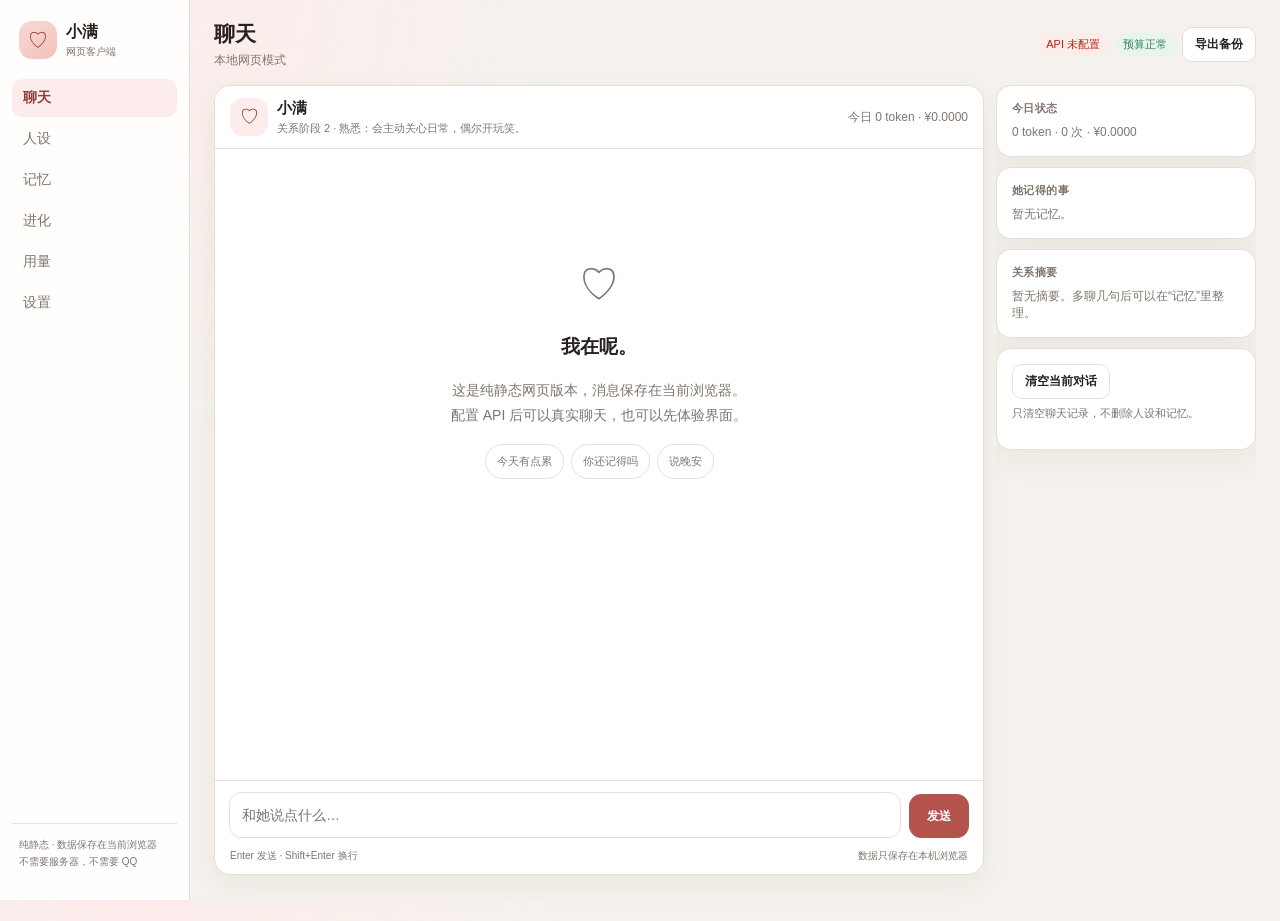
==== docs/index.html @ 0dba5edc "Deploy static CyberGirlfriend client to GitHub Pages" ====
<!doctype html>
<html lang="zh-CN">
<head>
<meta charset="utf-8">
<meta name="viewport" content="width=device-width,initial-scale=1">
<title>小满 · 网页版</title>
<link rel="stylesheet" href="./styles.css">
</head>
<body>
<div class="layout">
  <aside class="sidebar">
    <div class="brand"><div class="heart">♡</div><div><b>小满</b><small>网页客户端</small></div></div>
    <nav class="nav" id="nav">
      <button data-tab="chat" class="active">聊天</button>
      <button data-tab="persona">人设</button>
      <button data-tab="memory">记忆</button>
      <button data-tab="evolution">进化</button>
      <button data-tab="usage">用量</button>
      <button data-tab="settings">设置</button>
    </nav>
    <div class="sidefoot">
      纯静态 · 数据保存在当前浏览器<br>
      不需要服务器，不需要 QQ
    </div>
  </aside>

  <main class="main">
    <header class="topbar">
      <div><h1 id="pageTitle">聊天</h1><p id="pageSub">本地网页模式</p></div>
      <div class="topmeta">
        <span class="tag green" id="apiTag">API 未配置</span>
        <span class="tag" id="budgetTag">预算正常</span>
        <button class="btn" onclick="exportData()">导出备份</button>
      </div>
    </header>

    <section class="tab active" id="tab-chat">
      <div class="chatwrap">
        <div class="chatmain">
          <div class="chathead">
            <div class="avatar" id="chatAvatar">♡</div>
            <div><h2 id="chatName">小满</h2><p id="chatStage">关系阶段 --</p></div>
            <div class="spacer"></div>
            <span class="small muted" id="todayUsage">今日 0 token · ¥0.0000</span>
          </div>
          <div class="messages" id="messages"></div>
          <div class="typing" id="typing"><i></i><i></i><i></i><span>她正在想…</span></div>
          <div class="composer">
            <textarea id="chatInput" rows="1" maxlength="2000" placeholder="和她说点什么…"></textarea>
            <button class="btn primary send" id="sendBtn" onclick="sendMessage()">发送</button>
          </div>
          <div class="hint"><span>Enter 发送 · Shift+Enter 换行</span><span>数据只保存在本机浏览器</span></div>
        </div>
        <aside class="chatside">
          <div class="card"><h3>今日状态</h3><div id="chatSideUsage" class="small muted">--</div></div>
          <div class="card"><h3>她记得的事</h3><div id="chatMemories" class="small muted">暂无记忆。</div></div>
          <div class="card"><h3>关系摘要</h3><div id="chatSummary" class="small muted">暂无摘要。</div></div>
          <div class="card"><button class="btn" onclick="clearChat()">清空当前对话</button><p class="help">只清空聊天记录，不删除人设和记忆。</p></div>
        </aside>
      </div>
    </section>

    <section class="tab" id="tab-persona">
      <div class="grid two">
        <div class="card">
          <h2>人设编辑 <span class="tag" id="personaVersionTag">v--</span></h2>
          <div class="formgrid">
            <div class="field"><label>名字</label><input id="p_name" type="text" maxlength="24"></div>
            <div class="field"><label>称呼对方</label><input id="p_address" type="text" maxlength="30"></div>
            <div class="field wide"><label>身份设定</label><textarea id="p_identity" rows="3"></textarea></div>
            <div class="field wide"><label>语气</label><textarea id="p_tone" rows="3"></textarea></div>
            <div class="field"><label>性格（每行一条）</label><textarea id="p_personality" rows="4"></textarea></div>
            <div class="field"><label>口头禅（每行一条）</label><textarea id="p_catchphrases" rows="4"></textarea></div>
            <div class="field"><label>边界（每行一条）</label><textarea id="p_boundaries" rows="4"></textarea></div>
            <div class="field"><label>禁忌（每行一条）</label><textarea id="p_taboos" rows="4"></textarea></div>
            <div class="field wide"><label>说话风格样本（每行一条）</label><textarea id="p_style" rows="4"></textarea></div>
            <div class="field wide"><label>关系阶段定义（JSON）</label><textarea id="p_stages" rows="5" spellcheck="false"></textarea></div>
            <div class="field"><label>当前关系阶段</label><select id="p_stage"></select></div>
            <div class="field"><label>安全规则（每行一条）</label><textarea id="p_safety" rows="4"></textarea></div>
            <div class="field wide"><label>修改备注</label><input id="p_reason" type="text" placeholder="例如：语气更自然一点"></div>
          </div>
          <button class="btn primary" onclick="savePersona()">保存并生效</button>
        </div>
        <div class="grid">
          <div class="card"><h2>版本历史</h2><div class="tablewrap"><table><thead><tr><th>版本</th><th>状态</th><th>时间</th><th></th></tr></thead><tbody id="personaVersions"></tbody></table></div></div>
          <div class="card"><h2>当前人设 JSON</h2><pre class="json" id="personaJson"></pre></div>
        </div>
      </div>
    </section>

    <section class="tab" id="tab-memory">
      <div class="grid two">
        <div class="card"><h2>记忆列表</h2><div class="tablewrap"><table><thead><tr><th>类型</th><th>内容</th><th>重要度</th><th></th></tr></thead><tbody id="memoryRows"></tbody></table></div></div>
        <div class="grid">
          <div class="card"><h2>手动添加</h2>
            <div class="field"><label>类型</label><select id="memKind"><option value="preference">偏好</option><option value="event">事件</option><option value="fact">事实</option><option value="relationship">关系</option><option value="boundary">边界</option></select></div>
            <div class="field"><label>内容</label><textarea id="memContent" rows="3" maxlength="500"></textarea></div>
            <div class="field"><label>重要度 1-5</label><input id="memImportance" type="number" min="1" max="5" value="3"></div>
            <button class="btn primary" onclick="addMemory()">添加</button>
          </div>
          <div class="card"><h2>自动整理</h2><p class="small muted">调用一次模型，把最近聊天整理成摘要和长期记忆。</p><button class="btn" onclick="summarizeNow()">立即整理记忆</button><div class="help">会消耗一次模型调用。</div></div>
          <div class="card"><h2>当前摘要</h2><div id="memorySummary" class="small muted">暂无摘要。</div><button class="btn danger small mt" onclick="clearMemories()">清空全部记忆和摘要</button></div>
        </div>
      </div>
    </section>

    <section class="tab" id="tab-evolution">
      <div class="grid two">
        <div class="card"><h2>自动进化</h2>
          <p class="small muted">从最近对话中提炼说话风格，生成候选版本。默认只生成待审核版本，不会直接替换人设。</p>
          <div class="formgrid">
            <div class="field"><label>每多少条用户消息自动复盘</label><input id="evoEvery" type="number" min="0" value="20"><div class="help">0 = 关闭自动复盘</div></div>
            <div class="field"><label>自动通过</label><select id="evoAuto"><option value="false">否，只生成待审核</option><option value="true">是，直接生效</option></select></div>
          </div>
          <button class="btn primary" onclick="runEvolution()">立即复盘一次</button> <button class="btn" onclick="saveEvolutionSettings()">保存进化设置</button>
        </div>
        <div class="card"><h2>待审核版本</h2><div id="pendingVersions" class="small muted">暂无。</div><h2 class="mt">最近差异</h2><pre class="json" id="evolutionDiff">暂无记录。</pre></div>
      </div>
      <div class="card mt"><h2>进化记录</h2><div class="tablewrap"><table><thead><tr><th>时间</th><th>状态</th><th>摘要</th><th>模型</th></tr></thead><tbody id="evolutionRuns"></tbody></table></div></div>
    </section>

    <section class="tab" id="tab-usage">
      <div class="grid cards">
        <div class="card kpi"><div class="label">今日</div><div class="value" id="uToday">¥0.0000</div><div class="sub" id="uTodaySub">0 token</div></div>
        <div class="card kpi"><div class="label">本月</div><div class="value" id="uMonth">¥0.0000</div><div class="sub" id="uMonthSub">0 token</div></div>
        <div class="card kpi"><div class="label">预算模式</div><div class="value" id="uMode">正常</div><div class="sub" id="uBudgetSub">--</div></div>
        <div class="card kpi"><div class="label">请求数</div><div class="value" id="uRequests">0</div><div class="sub">本月</div></div>
      </div>
      <div class="card mt"><h2>预算</h2><div class="bar" id="monthBar"><i style="width:0"></i></div><div class="toolbar mt"><button class="btn" onclick="switchTab('settings')">去设置预算</button><button class="btn danger" onclick="clearUsage()">清空用量记录</button></div></div>
      <div class="card mt"><h2>最近请求</h2><div class="tablewrap"><table><thead><tr><th>时间</th><th>用途</th><th>模型</th><th>Token</th><th>费用</th></tr></thead><tbody id="usageRows"></tbody></table></div></div>
    </section>

    <section class="tab" id="tab-settings">
      <div class="grid two">
        <div class="card"><h2>主模型：DeepSeek</h2>
          <div class="field"><label>API Base</label><input id="s_primary_base" type="text" value="https://api.deepseek.com/v1"></div>
          <div class="field"><label>API Key</label><input id="s_primary_key" type="password" autocomplete="off" placeholder="只保存在本机浏览器"></div>
          <div class="field"><label>模型名</label><input id="s_primary_model" type="text" value="deepseek-chat"></div>
          <div class="formgrid"><div class="field"><label>输入价 ¥/百万 token</label><input id="s_primary_in" type="number" step="0.01" value="2"></div><div class="field"><label>输出价 ¥/百万 token</label><input id="s_primary_out" type="number" step="0.01" value="8"></div></div>
          <div class="notice warn">⚠ 纯静态网页无法隐藏 API Key。Key 会保存在当前浏览器 localStorage，任何能使用这台电脑/浏览器的人都能看到。不要在公共电脑上填写。</div>
        </div>
        <div class="card"><h2>免费兜底</h2>
          <div class="field"><label>API Base</label><input id="s_fallback_base" type="text" value="https://api.siliconflow.cn/v1"></div>
          <div class="field"><label>API Key</label><input id="s_fallback_key" type="password" autocomplete="off" placeholder="硅基流动 Key"></div>
          <div class="field"><label>模型名</label><input id="s_fallback_model" type="text" value="Qwen/Qwen2.5-7B-Instruct"></div>
          <div class="notice info">主模型失败、达到预算告警阈值或关闭付费模型时，会自动尝试免费兜底。若仍未配置，则返回本地保底话术。</div>
        </div>
        <div class="card"><h2>预算和上下文</h2>
          <div class="formgrid">
            <div class="field"><label>月预算 ¥</label><input id="s_month_cap" type="number" step="0.01" value="20"></div>
            <div class="field"><label>日预算 ¥</label><input id="s_day_cap" type="number" step="0.01" value="2"></div>
            <div class="field"><label>告警阈值</label><input id="s_warn" type="number" step="0.05" value="0.8"></div>
            <div class="field"><label>硬停止</label><select id="s_hard"><option value="true">是</option><option value="false">否</option></select></div>
            <div class="field"><label>上下文消息数</label><input id="s_history" type="number" value="16"></div>
            <div class="field"><label>最大输出 token</label><input id="s_max_tokens" type="number" value="300"></div>
            <div class="field"><label>温度</label><input id="s_temperature" type="number" step="0.05" value="0.85"></div>
            <div class="field"><label>每多少条消息整理记忆</label><input id="s_memory_every" type="number" min="0" value="8"></div>
          </div>
          <button class="btn primary" onclick="saveSettings()">保存设置</button>
        </div>
        <div class="card"><h2>数据</h2>
          <p class="small muted">所有数据默认存在当前浏览器 localStorage。换浏览器、清理缓存会丢失；可开启下面的加密 Gist 同步，或使用导出备份。</p>
          <div class="toolbar"><button class="btn" onclick="exportData()">导出 JSON 备份</button><label class="btn" style="cursor:pointer">导入备份<input id="importFile" type="file" accept="application/json" style="display:none" onchange="importData(event)"></label><button class="btn danger" onclick="resetAll()">清空全部数据</button></div>
          <div class="help">GitHub Pages 只负责提供静态文件；不会保存任何聊天或 API Key。开启 Gist 同步后，数据会加密后保存到你的未列出（secret）Gist。</div>
          <div class="help">若浏览器报 CORS 错误，说明 DeepSeek/SiliconFlow 不允许网页直接跨域调用。你需要在设置里填写一个允许 CORS 的 API 中转地址，或自己部署一个很小的 Cloudflare Worker 代理。</div>
        </div>
        <div class="card" style="grid-column:1/-1">
          <h2>跨设备同步：GitHub Gist 加密备份</h2>
          <p class="small muted">人设、配置、记忆、聊天记录会先用你的同步密码加密，再保存到一个未列出（secret）GitHub Gist。换设备后输入同样的 Token、Gist ID 和密码即可恢复。</p>
          <div class="formgrid">
            <div class="field"><label>GitHub Classic Token（勾选 gist 权限）</label><input id="sync_token" type="password" autocomplete="off" placeholder="ghp_..."></div>
            <div class="field"><label>Gist ID（首次上传留空自动创建）</label><input id="sync_gist" type="text" placeholder="例如 a1b2c3d4..."></div>
            <div class="field"><label>同步密码（用于加密，务必记住）</label><input id="sync_pass" type="password" autocomplete="off" placeholder="至少 8 位"></div>
            <div class="field"><label>自动同步</label><select id="sync_auto"><option value="true">开启（修改后自动上传）</option><option value="false">关闭（手动上传）</option></select></div>
          </div>
          <div class="toolbar">
            <button class="btn primary" onclick="cloudPush(false)">上传 / 创建加密 Gist</button>
            <button class="btn" onclick="cloudPull()">从 Gist 恢复</button>
            <button class="btn" onclick="saveSyncSettings()">保存同步设置</button>
            <button class="btn danger" onclick="clearSyncSettings()">清除同步设置</button>
          </div>
          <div class="help" id="syncStatus">未配置同步。</div>
          <div class="notice warn">Token 和同步密码只保存在当前浏览器；Gist 内容为 AES-GCM 加密。忘记同步密码将无法恢复。Classic Token 只需 gist 权限，不要给 repo 权限。</div>
        </div>
      </div>
    </section>
  </main>
</div>
<div class="toast" id="toast"></div>
<script src="./app.js"></script>
</body>
</html>
---- docs/styles.css ----
:root{color-scheme:light;--bg:#f5f2ed;--card:#fff;--ink:#27221f;--muted:#7f756d;--line:#e7dfd6;--accent:#b4534b;--accent2:#8d3e38;--soft:#fceceb;--green:#2f7d5c;--amber:#a76612;--red:#b42318;--blue:#3b6ea8;--shadow:0 10px 30px rgba(70,45,30,.06)}
*{box-sizing:border-box}html,body{height:100%}body{margin:0;background:radial-gradient(circle at 10% 0%,#fceceb,transparent 30%),var(--bg);color:var(--ink);font-family:-apple-system,BlinkMacSystemFont,"Segoe UI","Microsoft YaHei",sans-serif;font-size:14px}
button,input,select,textarea{font:inherit;color:inherit}.layout{display:flex;min-height:100vh}.sidebar{width:190px;flex:0 0 190px;background:rgba(255,255,255,.9);border-right:1px solid var(--line);padding:18px 12px;display:flex;flex-direction:column;position:sticky;top:0;height:100vh}
.brand{display:flex;align-items:center;gap:9px;padding:3px 7px 20px}.heart{width:38px;height:38px;border-radius:13px;background:linear-gradient(145deg,#f8d9d5,#f4c1bb);display:grid;place-items:center;font-size:20px;color:var(--accent2)}.brand b{font-size:16px}.brand small{display:block;color:var(--muted);font-size:10px;margin-top:2px}
.nav{display:flex;flex-direction:column;gap:3px}.nav button{border:0;background:transparent;text-align:left;padding:10px 11px;border-radius:10px;color:var(--muted);cursor:pointer}.nav button:hover{background:#faf7f3;color:var(--ink)}.nav button.active{background:var(--soft);color:var(--accent2);font-weight:650}
.sidefoot{margin-top:auto;border-top:1px solid var(--line);padding:12px 7px;color:var(--muted);font-size:10px;line-height:1.7}
.main{flex:1;min-width:0;padding:20px 24px 46px}.topbar{display:flex;align-items:center;justify-content:space-between;gap:14px;margin-bottom:16px}.topbar h1{font-size:21px;margin:0}.topbar p{margin:4px 0 0;color:var(--muted);font-size:12px}.topmeta{display:flex;gap:7px;align-items:center;flex-wrap:wrap;justify-content:flex-end}
.btn{border:1px solid var(--line);background:#fff;border-radius:10px;padding:8px 12px;cursor:pointer;font-weight:600;font-size:12px;text-decoration:none;color:var(--ink);white-space:nowrap}.btn:hover{border-color:#cfc2b7}.btn.primary{background:var(--accent);border-color:var(--accent);color:#fff}.btn.primary:hover{background:var(--accent2)}.btn.danger{color:var(--red)}.btn.small{padding:5px 8px;font-size:11px}.btn:disabled{opacity:.55;cursor:wait}
.tag{display:inline-block;padding:4px 8px;border-radius:99px;background:#f2ede7;color:var(--muted);font-size:11px;white-space:nowrap}.tag.green{background:#e8f5ee;color:var(--green)}.tag.amber{background:#fbf1dd;color:var(--amber)}.tag.red{background:#fdecea;color:var(--red)}.tag.blue{background:#eaf1f9;color:var(--blue)}
.tab{display:none}.tab.active{display:block}.grid{display:grid;gap:12px}.grid.two{grid-template-columns:1fr 1fr}.grid.cards{grid-template-columns:repeat(4,1fr)}.card{background:var(--card);border:1px solid var(--line);border-radius:15px;padding:15px;box-shadow:var(--shadow);min-width:0}.card h2{font-size:14px;margin:0 0 11px}.card h3{font-size:11px;color:var(--muted);margin:0 0 8px;letter-spacing:.04em;text-transform:uppercase}
.kpi .label{font-size:11px;color:var(--muted)}.kpi .value{font-size:23px;font-weight:750;margin-top:7px;letter-spacing:-.4px}.kpi .sub{font-size:11px;color:var(--muted);margin-top:4px}
.muted{color:var(--muted)}.small{font-size:12px}.help{font-size:11px;color:var(--muted);line-height:1.6;margin-top:6px}.mt{margin-top:12px}.spacer{flex:1}.nowrap{white-space:nowrap}.right{text-align:right}
.formgrid{display:grid;grid-template-columns:1fr 1fr;gap:11px}.formgrid .wide{grid-column:1/-1}.field{margin-bottom:10px}.field label{display:block;font-size:11px;color:var(--muted);margin-bottom:5px}.field .help{margin-top:4px}
input[type=text],input[type=password],input[type=number],select,textarea{width:100%;border:1px solid var(--line);border-radius:9px;padding:9px 10px;background:#fff;outline:none}input:focus,select:focus,textarea:focus{border-color:var(--accent);box-shadow:0 0 0 3px var(--soft)}textarea{resize:vertical;line-height:1.6}
.notice{border:1px solid #d8e4f2;background:#f3f8ff;color:#315477;border-radius:10px;padding:10px 11px;font-size:12px;line-height:1.6;margin-top:8px}.notice.warn{border-color:#f0d7a8;background:#fff9ed;color:#77500c}
pre.json{background:#faf7f3;border:1px solid var(--line);border-radius:9px;padding:10px;font-size:11px;overflow:auto;max-height:260px;white-space:pre-wrap;word-break:break-word}
table{width:100%;border-collapse:collapse;table-layout:fixed}th,td{text-align:left;padding:8px 7px;border-bottom:1px solid #f0ebe5;vertical-align:top;font-size:12px}th{font-size:10px;color:var(--muted);letter-spacing:.03em;text-transform:uppercase;white-space:nowrap}tr:last-child td{border:0}.tablewrap{overflow:auto}.empty{text-align:center;color:var(--muted);padding:22px 8px}
.toolbar{display:flex;gap:7px;align-items:center;flex-wrap:wrap}.bar{height:9px;background:#f0ebe5;border-radius:99px;overflow:hidden}.bar>i{display:block;height:100%;background:linear-gradient(90deg,#d7837d,var(--accent));border-radius:99px}
.chatwrap{display:grid;grid-template-columns:minmax(0,1fr) 260px;gap:12px;height:calc(100vh - 110px);min-height:520px}.chatmain{display:flex;flex-direction:column;min-height:0;background:#fff;border:1px solid var(--line);border-radius:17px;overflow:hidden;box-shadow:var(--shadow)}
.chathead{display:flex;align-items:center;gap:9px;padding:12px 15px;border-bottom:1px solid var(--line);background:rgba(255,255,255,.9)}.chathead h2{font-size:15px;margin:0}.chathead p{font-size:11px;color:var(--muted);margin:3px 0 0}.avatar{width:38px;height:38px;border-radius:13px;background:var(--soft);display:grid;place-items:center;font-size:19px;color:var(--accent2)}
.messages{flex:1;overflow-y:auto;padding:18px 16px;scroll-behavior:smooth}.msg{display:flex;gap:8px;margin-bottom:16px;align-items:flex-end}.msg.me{flex-direction:row-reverse}.mini{width:27px;height:27px;border-radius:9px;background:var(--soft);display:grid;place-items:center;font-size:13px;color:var(--accent2);flex:0 0 27px}.bubble{max-width:min(80%,620px);padding:10px 13px;border-radius:15px;background:#fff;border:1px solid var(--line);line-height:1.7;white-space:pre-wrap;word-break:break-word}.msg.me .bubble{background:var(--accent);border-color:var(--accent);color:#fff;border-bottom-right-radius:5px}.msg.ai .bubble{border-bottom-left-radius:5px}.meta{font-size:10px;color:var(--muted);margin-top:5px;padding:0 3px}.msg.me .meta{text-align:right}
.emptyChat{max-width:420px;margin:9vh auto 0;text-align:center;color:var(--muted);line-height:1.8}.emptyChat .big{font-size:40px;margin-bottom:10px}.emptyChat h2{font-size:19px;color:var(--ink);margin:0 0 6px}.chips{display:flex;gap:7px;justify-content:center;flex-wrap:wrap;margin-top:15px}.chip{border:1px solid var(--line);background:#fff;border-radius:99px;padding:7px 11px;font-size:11px;cursor:pointer;color:var(--muted)}.chip:hover{color:var(--accent);border-color:#e0bcb7}
.typing{display:none;align-items:center;gap:6px;padding:0 16px 10px;color:var(--muted);font-size:11px}.typing.show{display:flex}.typing i{width:5px;height:5px;border-radius:50%;background:#c7aaa5;animation:bounce 1s infinite}.typing i:nth-child(2){animation-delay:.15s}.typing i:nth-child(3){animation-delay:.3s}@keyframes bounce{0%,80%,100%{transform:translateY(0);opacity:.35}40%{transform:translateY(-4px);opacity:1}}
.composer{display:flex;gap:8px;align-items:flex-end;padding:11px 14px;border-top:1px solid var(--line)}.composer textarea{flex:1;resize:none;min-height:44px;max-height:150px;border-radius:12px;padding:11px 12px}.send{height:44px;padding:0 17px;border-radius:12px}.hint{display:flex;justify-content:space-between;gap:8px;padding:0 15px 11px;color:var(--muted);font-size:10px}
.chatside{overflow-y:auto}.chatside .card{margin-bottom:10px}
.toast{position:fixed;right:18px;bottom:18px;background:#2b2723;color:#fff;padding:10px 13px;border-radius:11px;font-size:12px;opacity:0;transform:translateY(8px);transition:.2s;pointer-events:none;z-index:20;max-width:340px}.toast.show{opacity:1;transform:none}.toast.err{background:#8f261d}

@media(max-width:1000px){.grid.two{grid-template-columns:1fr}.grid.cards{grid-template-columns:repeat(2,1fr)}.chatwrap{grid-template-columns:1fr}.chatside{display:none}}
@media(max-width:720px){.layout{display:block}.sidebar{position:static;width:auto;height:auto;border-right:0;border-bottom:1px solid var(--line);padding:10px 12px}.brand{padding:2px 3px 9px}.nav{flex-direction:row;overflow:auto}.nav button{white-space:nowrap;padding:8px 10px}.sidefoot{display:none}.main{padding:14px}.topbar h1{font-size:18px}.topmeta .btn{display:none}.formgrid{grid-template-columns:1fr}.grid.cards{grid-template-columns:1fr}.chatwrap{height:calc(100vh - 170px);min-height:480px}}
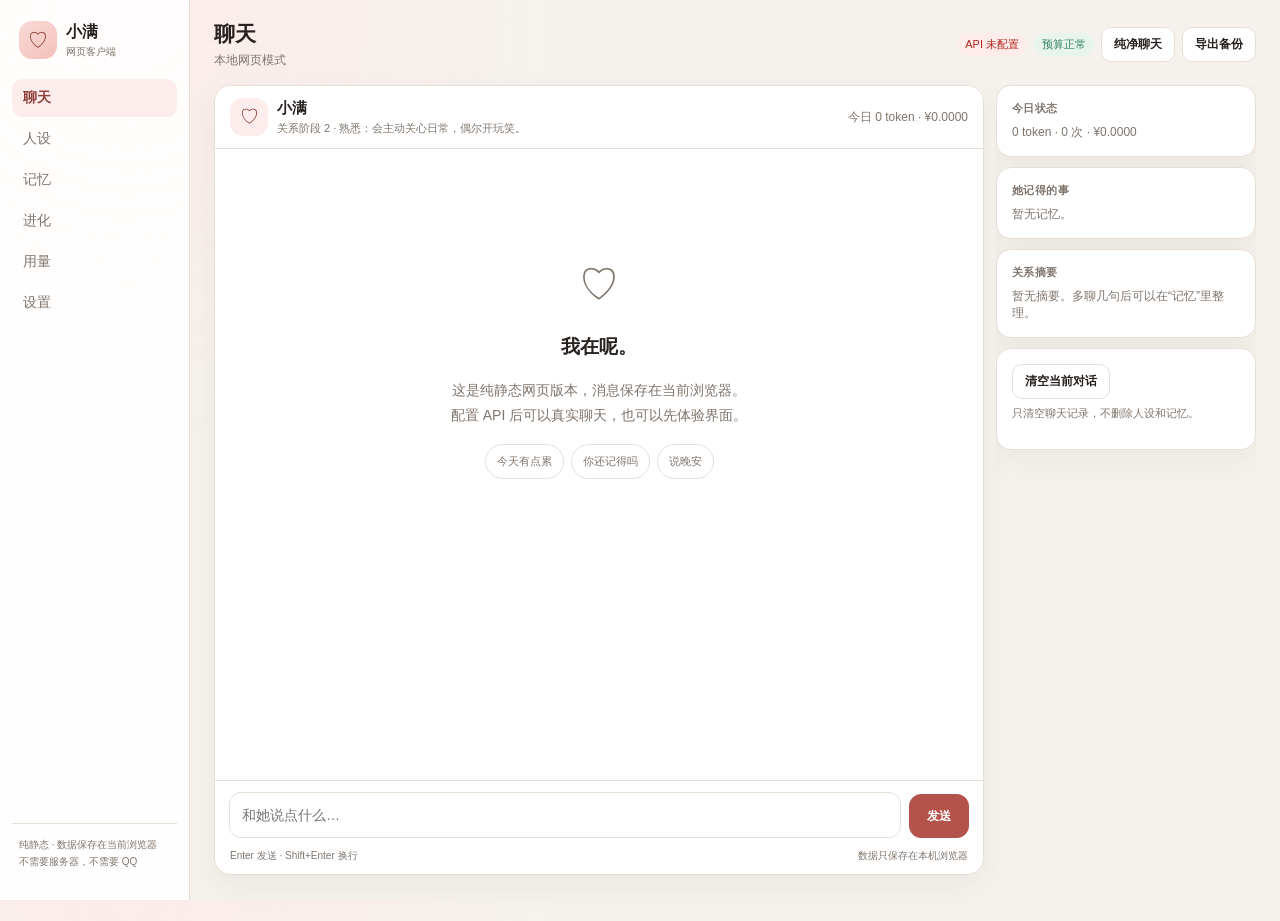
==== commit 060f583e: "Improve responsive layout, fix message bubbles, add clean chat page" ====
--- a/docs/index.html
+++ b/docs/index.html
@@ -30,6 +30,8 @@
       <div class="topmeta">
         <span class="tag green" id="apiTag">API 未配置</span>
         <span class="tag" id="budgetTag">预算正常</span>
+        <a class="btn pure-link" href="./chat.html">纯净聊天</a>
+        <a class="btn clean-link" href="./">完整页面</a>
         <button class="btn" onclick="exportData()">导出备份</button>
       </div>
     </header>
@@ -177,6 +179,7 @@
             <button class="btn primary" onclick="cloudPush(false)">上传 / 创建加密 Gist</button>
             <button class="btn" onclick="cloudPull()">从 Gist 恢复</button>
             <button class="btn" onclick="saveSyncSettings()">保存同步设置</button>
+            <button class="btn" onclick="copySyncGistId()">复制 Gist ID</button>
             <button class="btn danger" onclick="clearSyncSettings()">清除同步设置</button>
           </div>
           <div class="help" id="syncStatus">未配置同步。</div>
--- a/docs/styles.css
+++ b/docs/styles.css
@@ -1,6 +1,6 @@
 :root{color-scheme:light;--bg:#f5f2ed;--card:#fff;--ink:#27221f;--muted:#7f756d;--line:#e7dfd6;--accent:#b4534b;--accent2:#8d3e38;--soft:#fceceb;--green:#2f7d5c;--amber:#a76612;--red:#b42318;--blue:#3b6ea8;--shadow:0 10px 30px rgba(70,45,30,.06)}
 *{box-sizing:border-box}html,body{height:100%}body{margin:0;background:radial-gradient(circle at 10% 0%,#fceceb,transparent 30%),var(--bg);color:var(--ink);font-family:-apple-system,BlinkMacSystemFont,"Segoe UI","Microsoft YaHei",sans-serif;font-size:14px}
-button,input,select,textarea{font:inherit;color:inherit}.layout{display:flex;min-height:100vh}.sidebar{width:190px;flex:0 0 190px;background:rgba(255,255,255,.9);border-right:1px solid var(--line);padding:18px 12px;display:flex;flex-direction:column;position:sticky;top:0;height:100vh}
+button,input,select,textarea{font:inherit;color:inherit}.layout{display:flex;min-height:100vh;min-height:100dvh}.sidebar{width:190px;flex:0 0 190px;background:rgba(255,255,255,.9);border-right:1px solid var(--line);padding:18px 12px;display:flex;flex-direction:column;position:sticky;top:0;height:100vh;height:100dvh}
 .brand{display:flex;align-items:center;gap:9px;padding:3px 7px 20px}.heart{width:38px;height:38px;border-radius:13px;background:linear-gradient(145deg,#f8d9d5,#f4c1bb);display:grid;place-items:center;font-size:20px;color:var(--accent2)}.brand b{font-size:16px}.brand small{display:block;color:var(--muted);font-size:10px;margin-top:2px}
 .nav{display:flex;flex-direction:column;gap:3px}.nav button{border:0;background:transparent;text-align:left;padding:10px 11px;border-radius:10px;color:var(--muted);cursor:pointer}.nav button:hover{background:#faf7f3;color:var(--ink)}.nav button.active{background:var(--soft);color:var(--accent2);font-weight:650}
 .sidefoot{margin-top:auto;border-top:1px solid var(--line);padding:12px 7px;color:var(--muted);font-size:10px;line-height:1.7}
@@ -16,14 +16,65 @@
 pre.json{background:#faf7f3;border:1px solid var(--line);border-radius:9px;padding:10px;font-size:11px;overflow:auto;max-height:260px;white-space:pre-wrap;word-break:break-word}
 table{width:100%;border-collapse:collapse;table-layout:fixed}th,td{text-align:left;padding:8px 7px;border-bottom:1px solid #f0ebe5;vertical-align:top;font-size:12px}th{font-size:10px;color:var(--muted);letter-spacing:.03em;text-transform:uppercase;white-space:nowrap}tr:last-child td{border:0}.tablewrap{overflow:auto}.empty{text-align:center;color:var(--muted);padding:22px 8px}
 .toolbar{display:flex;gap:7px;align-items:center;flex-wrap:wrap}.bar{height:9px;background:#f0ebe5;border-radius:99px;overflow:hidden}.bar>i{display:block;height:100%;background:linear-gradient(90deg,#d7837d,var(--accent));border-radius:99px}
-.chatwrap{display:grid;grid-template-columns:minmax(0,1fr) 260px;gap:12px;height:calc(100vh - 110px);min-height:520px}.chatmain{display:flex;flex-direction:column;min-height:0;background:#fff;border:1px solid var(--line);border-radius:17px;overflow:hidden;box-shadow:var(--shadow)}
+.chatwrap{display:grid;grid-template-columns:minmax(0,1fr) 260px;gap:12px;min-width:0;width:100%;height:calc(100vh - 110px);height:calc(100dvh - 110px);min-height:520px}.chatmain{display:flex;flex-direction:column;min-height:0;min-width:0;width:100%;background:#fff;border:1px solid var(--line);border-radius:17px;overflow:hidden;box-shadow:var(--shadow)}
 .chathead{display:flex;align-items:center;gap:9px;padding:12px 15px;border-bottom:1px solid var(--line);background:rgba(255,255,255,.9)}.chathead h2{font-size:15px;margin:0}.chathead p{font-size:11px;color:var(--muted);margin:3px 0 0}.avatar{width:38px;height:38px;border-radius:13px;background:var(--soft);display:grid;place-items:center;font-size:19px;color:var(--accent2)}
-.messages{flex:1;overflow-y:auto;padding:18px 16px;scroll-behavior:smooth}.msg{display:flex;gap:8px;margin-bottom:16px;align-items:flex-end}.msg.me{flex-direction:row-reverse}.mini{width:27px;height:27px;border-radius:9px;background:var(--soft);display:grid;place-items:center;font-size:13px;color:var(--accent2);flex:0 0 27px}.bubble{max-width:min(80%,620px);padding:10px 13px;border-radius:15px;background:#fff;border:1px solid var(--line);line-height:1.7;white-space:pre-wrap;word-break:break-word}.msg.me .bubble{background:var(--accent);border-color:var(--accent);color:#fff;border-bottom-right-radius:5px}.msg.ai .bubble{border-bottom-left-radius:5px}.meta{font-size:10px;color:var(--muted);margin-top:5px;padding:0 3px}.msg.me .meta{text-align:right}
+.messages{flex:1;overflow-y:auto;padding:18px 16px;scroll-behavior:smooth}.msg{display:flex;gap:8px;margin-bottom:16px;align-items:flex-end}.msg.me{flex-direction:row-reverse}.mini{width:27px;height:27px;border-radius:9px;background:var(--soft);display:grid;place-items:center;font-size:13px;color:var(--accent2);flex:0 0 27px}.msgbody{display:flex;flex-direction:column;max-width:min(82%,680px);min-width:0}.msg.me .msgbody{align-items:flex-end}.bubble{width:fit-content;max-width:100%;padding:10px 13px;border-radius:15px;background:#fff;border:1px solid var(--line);line-height:1.7;white-space:pre-wrap;overflow-wrap:anywhere;word-break:normal;line-break:auto;font-size:14px}.msg.me .bubble{background:var(--accent);border-color:var(--accent);color:#fff;border-bottom-right-radius:5px}.msg.ai .bubble{border-bottom-left-radius:5px}.meta{font-size:10px;color:var(--muted);margin-top:5px;padding:0 3px;white-space:normal}.msg.me .meta{text-align:right}
 .emptyChat{max-width:420px;margin:9vh auto 0;text-align:center;color:var(--muted);line-height:1.8}.emptyChat .big{font-size:40px;margin-bottom:10px}.emptyChat h2{font-size:19px;color:var(--ink);margin:0 0 6px}.chips{display:flex;gap:7px;justify-content:center;flex-wrap:wrap;margin-top:15px}.chip{border:1px solid var(--line);background:#fff;border-radius:99px;padding:7px 11px;font-size:11px;cursor:pointer;color:var(--muted)}.chip:hover{color:var(--accent);border-color:#e0bcb7}
 .typing{display:none;align-items:center;gap:6px;padding:0 16px 10px;color:var(--muted);font-size:11px}.typing.show{display:flex}.typing i{width:5px;height:5px;border-radius:50%;background:#c7aaa5;animation:bounce 1s infinite}.typing i:nth-child(2){animation-delay:.15s}.typing i:nth-child(3){animation-delay:.3s}@keyframes bounce{0%,80%,100%{transform:translateY(0);opacity:.35}40%{transform:translateY(-4px);opacity:1}}
-.composer{display:flex;gap:8px;align-items:flex-end;padding:11px 14px;border-top:1px solid var(--line)}.composer textarea{flex:1;resize:none;min-height:44px;max-height:150px;border-radius:12px;padding:11px 12px}.send{height:44px;padding:0 17px;border-radius:12px}.hint{display:flex;justify-content:space-between;gap:8px;padding:0 15px 11px;color:var(--muted);font-size:10px}
+.composer{display:flex;gap:8px;align-items:flex-end;padding:11px 14px;border-top:1px solid var(--line);min-width:0}.inputrow{display:flex;gap:8px;align-items:flex-end;width:100%;min-width:0}.composer textarea{flex:1 1 0;min-width:0;width:auto;resize:none;min-height:44px;max-height:150px;border-radius:12px;padding:11px 12px}.send{height:44px;padding:0 17px;border-radius:12px}.hint{display:flex;min-width:0;justify-content:space-between;gap:8px;padding:0 15px 11px;color:var(--muted);font-size:10px}
 .chatside{overflow-y:auto}.chatside .card{margin-bottom:10px}
 .toast{position:fixed;right:18px;bottom:18px;background:#2b2723;color:#fff;padding:10px 13px;border-radius:11px;font-size:12px;opacity:0;transform:translateY(8px);transition:.2s;pointer-events:none;z-index:20;max-width:340px}.toast.show{opacity:1;transform:none}.toast.err{background:#8f261d}
 
 @media(max-width:1000px){.grid.two{grid-template-columns:1fr}.grid.cards{grid-template-columns:repeat(2,1fr)}.chatwrap{grid-template-columns:1fr}.chatside{display:none}}
 @media(max-width:720px){.layout{display:block}.sidebar{position:static;width:auto;height:auto;border-right:0;border-bottom:1px solid var(--line);padding:10px 12px}.brand{padding:2px 3px 9px}.nav{flex-direction:row;overflow:auto}.nav button{white-space:nowrap;padding:8px 10px}.sidefoot{display:none}.main{padding:14px}.topbar h1{font-size:18px}.topmeta .btn{display:none}.formgrid{grid-template-columns:1fr}.grid.cards{grid-template-columns:1fr}.chatwrap{height:calc(100vh - 170px);min-height:480px}}
+
+
+/* 纯净聊天模式：index.html?clean=1 */
+.clean-link{display:none}
+body.clean-mode .pure-link{display:none}
+body.clean-mode{overflow:hidden;background:var(--bg)}
+body.clean-mode .sidebar{display:none}
+body.clean-mode .main{width:100%;max-width:940px;margin:0 auto;height:100vh;height:100dvh;padding:0;display:flex;flex-direction:column}
+body.clean-mode .topbar{margin:0;padding:13px 18px;border-bottom:1px solid var(--line);background:rgba(255,255,255,.88);backdrop-filter:blur(12px);flex:0 0 auto}
+body.clean-mode .topbar h1{font-size:17px}
+body.clean-mode .topbar p{font-size:11px}
+body.clean-mode .topmeta .tag{display:none}
+body.clean-mode .topmeta button{display:none}
+body.clean-mode .topmeta .btn:not(.clean-link){display:none}
+body.clean-mode .clean-link{display:inline-flex;align-items:center;padding:7px 10px;font-size:11px}
+body.clean-mode .tab{display:none!important}
+body.clean-mode #tab-chat{display:flex!important;flex:1;flex-direction:column;min-height:0;min-width:0;width:100%}
+body.clean-mode .chatwrap{height:100%;min-height:0;grid-template-columns:1fr;gap:0}
+body.clean-mode .chatmain{border-radius:0;border-left:0;border-right:0;box-shadow:none}
+body.clean-mode .chathead{display:none}
+body.clean-mode .chatside{display:none}
+body.clean-mode .messages{padding-top:22px}
+
+@media(max-width:1000px){
+  .chatwrap{height:auto;min-height:0}
+  .chatpane{min-height:calc(100vh - 110px);min-height:calc(100dvh - 110px)}
+  .composer{padding-bottom:max(11px,env(safe-area-inset-bottom))}
+}
+@media(max-width:720px){
+  html,body{overflow-x:hidden}
+  .main{padding:12px 10px 18px}
+  .topbar{margin-bottom:10px;align-items:flex-start}
+  .topbar h1{font-size:18px}
+  .topmeta{gap:5px}
+  .chatwrap{height:calc(100vh - 145px);height:calc(100dvh - 145px);min-height:360px}
+  .chatpane{min-height:0}
+  .messages{padding:12px 10px}
+  .msg{gap:6px;margin-bottom:13px}
+  .msgbody{max-width:87%}
+  .mini{width:25px;height:25px;flex-basis:25px;border-radius:8px}
+  .bubble{font-size:14px;line-height:1.65;padding:9px 12px}
+  .composer{gap:6px;padding:9px 9px max(9px,env(safe-area-inset-bottom))}
+  .composer textarea{font-size:16px;min-height:42px}
+  .send{height:42px;padding:0 13px}
+  input[type=text],input[type=password],input[type=number],select,textarea{font-size:16px}
+  .hint{padding:0 10px 8px}
+  body.clean-mode .main{height:100vh;height:100dvh}
+  body.clean-mode .topbar{padding:10px 12px}
+  body.clean-mode .topmeta .clean-link{display:inline-flex}
+  body.clean-mode .chatwrap{height:100%;min-height:0}
+}
